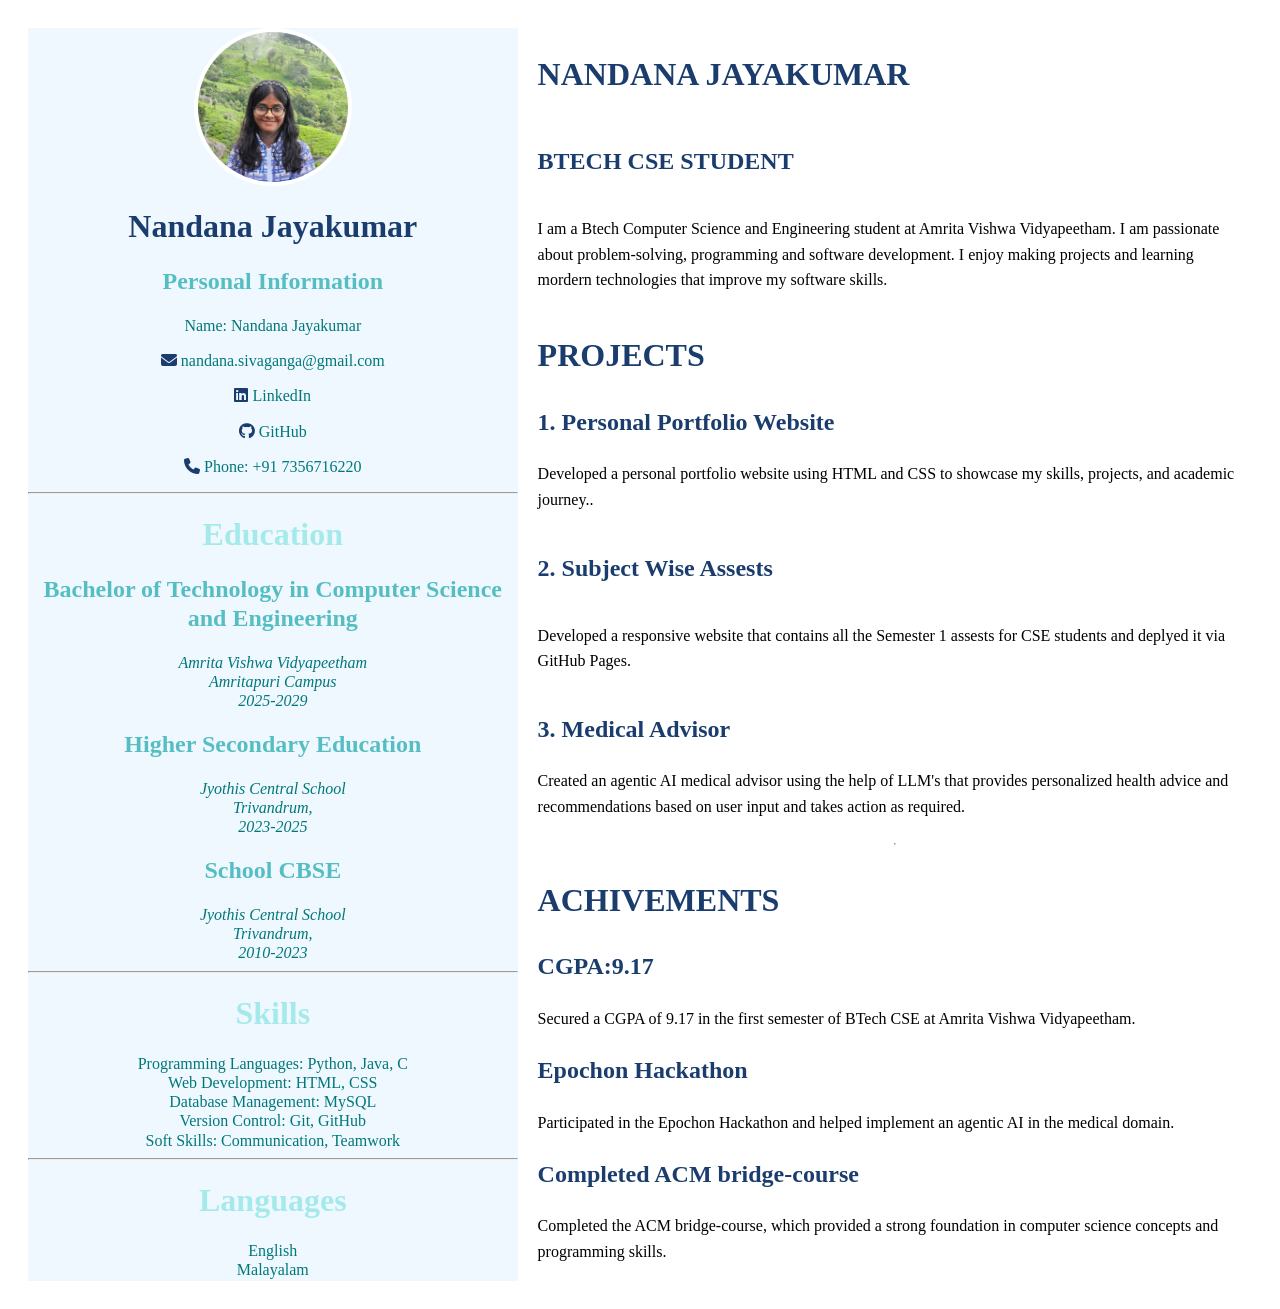
==== index.html @ 5d8b4e2d "Update and rename resume.html to index.html" ====
<!DOCTYPE html>
<html lang="en">
<head>
    <meta charset="UTF-8">
    <meta name="viewport" content="width=device-width, initial-scale=1.0">
    <title>Nandana Resume</title>
    <link rel="stylesheet" href="https://cdnjs.cloudflare.com/ajax/libs/font-awesome/6.5.0/css/all.min.css">
    <link rel="stylesheet" href="resume.css">
</head>
<body>
    <div class="main">
    <div class="side-panel">
        <img src="biopic.png" alt="Nandana's Photo" class="profile-pic">
        <h1 id="name">Nandana Jayakumar</h1>
        <div class="personal-info">
            <h2>Personal Information</h2>
            <p>Name: Nandana Jayakumar</p>
            <p><a href="mailto:nandana.sivaganga@gmail.com"><i class="fa-solid fa-envelope"></i> nandana.sivaganga@gmail.com</a></p>
            <p><a href="https://www.linkedin.com/in/nandana-jayakumar-baba163a3/"><i class="fa-brands fa-linkedin"></i></a> LinkedIn</p>
            <p><a href="https://github.com/Nand-J1" target="_blank"><i class="fa-brands fa-github"></i></a> GitHub</p>
            <p><i class="fa-solid fa-phone"></i> Phone: <a href="tel:+917356716220">+91 7356716220</a></p>
        </div>
        <hr>
        <div id="education">
            <h1>Education  </h1>
            <h2>Bachelor of Technology in Computer Science and Engineering</h2>
            <address>
                Amrita Vishwa Vidyapeetham<br>
                Amritapuri Campus<br>
                2025-2029
            </address>
            <h2>Higher Secondary Education</h2>
            <address>
                Jyothis Central School<br>
                Trivandrum,<br>
                2023-2025
            </address>
            <h2>School CBSE</h2>
            <address>  
                Jyothis Central School<br>
                Trivandrum,<br>
                2010-2023
            </address>
        </div>
        <hr>
        <div id="skills">
            <h1>Skills</h1>
            <ul id="skills-list">
                <li>Programming Languages: Python, Java, C</li>
                <li>Web Development: HTML, CSS</li>
                <li>Database Management: MySQL</li>
                <li>Version Control: Git, GitHub</li>
                <li>Soft Skills: Communication, Teamwork</li>
            </ul>
        </div>
        <hr>
        <div id="languages">
            <h1>Languages</h1>
            <ul>
                <li>English</li>
                <li>Malayalam</li>
            </ul>
        </div>
    </div>
    <div id="main-content">

        <h1 id="main-heading">NANDANA JAYAKUMAR</h1>
        <h2 id="subheading">BTECH CSE STUDENT</h2>
        <p>I am a Btech Computer Science and Engineering student at Amrita Vishwa Vidyapeetham.
            I am passionate about problem-solving, programming and software development. 
            I enjoy making projects and learning mordern technologies that improve my software skills.
        </p>
        
        <div id="projects">
            <h1>PROJECTS</h1>
            <h2> <a href="https://Nand-J1.github.io/Portfolio">1. Personal Portfolio Website</a></h2>
            <p> Developed a personal portfolio website using HTML and CSS to showcase my skills, projects, and academic journey..</p>
        </div>
            <h2><a href="https://tulasilasya.github.io/AVP-Project/">2. Subject Wise Assests</a></h2>
            <p>Developed a responsive website that contains all the Semester 1 assests for CSE students and deplyed it via GitHub Pages. </p>
        <div id="Project3">
            <h2><a href="https://github.com/epochon/Quantum-Nexus">3. Medical Advisor</a></h2>
            <p>Created an agentic AI medical advisor using the help of LLM's that provides personalized health advice and recommendations based on user input and takes action as required.</p>
        </div>
        <hr>
        <div class="Achivements">
            <h1>ACHIVEMENTS</h1>
            <H2>CGPA:9.17</H2>
            <p>Secured a CGPA of 9.17 in the first semester of BTech CSE at Amrita Vishwa Vidyapeetham.</p>
            <h2>Epochon Hackathon</h2>
            <p>Participated in the Epochon Hackathon and helped implement an agentic AI in the medical domain.</p>
            <h2>Completed ACM bridge-course</h2>
            <p>Completed the ACM bridge-course, which provided a strong foundation in computer science concepts and programming skills.</p>
        </div>
    </div>
    </div>
</body>
</html>
---- resume.css ----
body{
    line-height:1.2;
    font-family:'Times New Roman', Times, serif;

}
.side-panel{
    background-color:aliceblue;
    width:800px;
}
.profile-pic{
    display:flex;
    justify-content: center;
    align-items: center;
    width: 150px;
    height: 150px;
    border-radius: 50%;
    margin:auto;
    border:white 4px solid;
}
.side-panel h1{
    text-align: center;
    color:#a5eaeb;
}

:is(.side-panel,.personal-info) :is(p,address,li,a){
    color:#00787a;
    text-align: center;
}
ul{
    list-style-type: none;
    margin:0;
    padding:0;
    text-align: center;
}
.side-panel h2{
    color:#1ca9acba;
    text-align: center;
}
.main{
    padding: 20px;
    margin:0;
}
#main-content{
    display:flex;
    flex-direction:column;
    line-height:1.6;
}
@media (min-width:768px){
    .main{
        display:flex;
    }
    .side-panel{
        flex:0 0 40%;   
    }
    #main-content{
        flex:1;
        padding-left:20px;

    }
}
h1,h2,a{
    color:#1A3D6E;
    text-decoration: none;

}
i{
    color:#1A3D6E;
}
#name{
    color:#1A3D6E;
    text-align: center;
}
@media (max-width:767px){
    .side-panel{
        width:100%;
    #main-content{
        width:100%;
        padding:0;
    }
}}
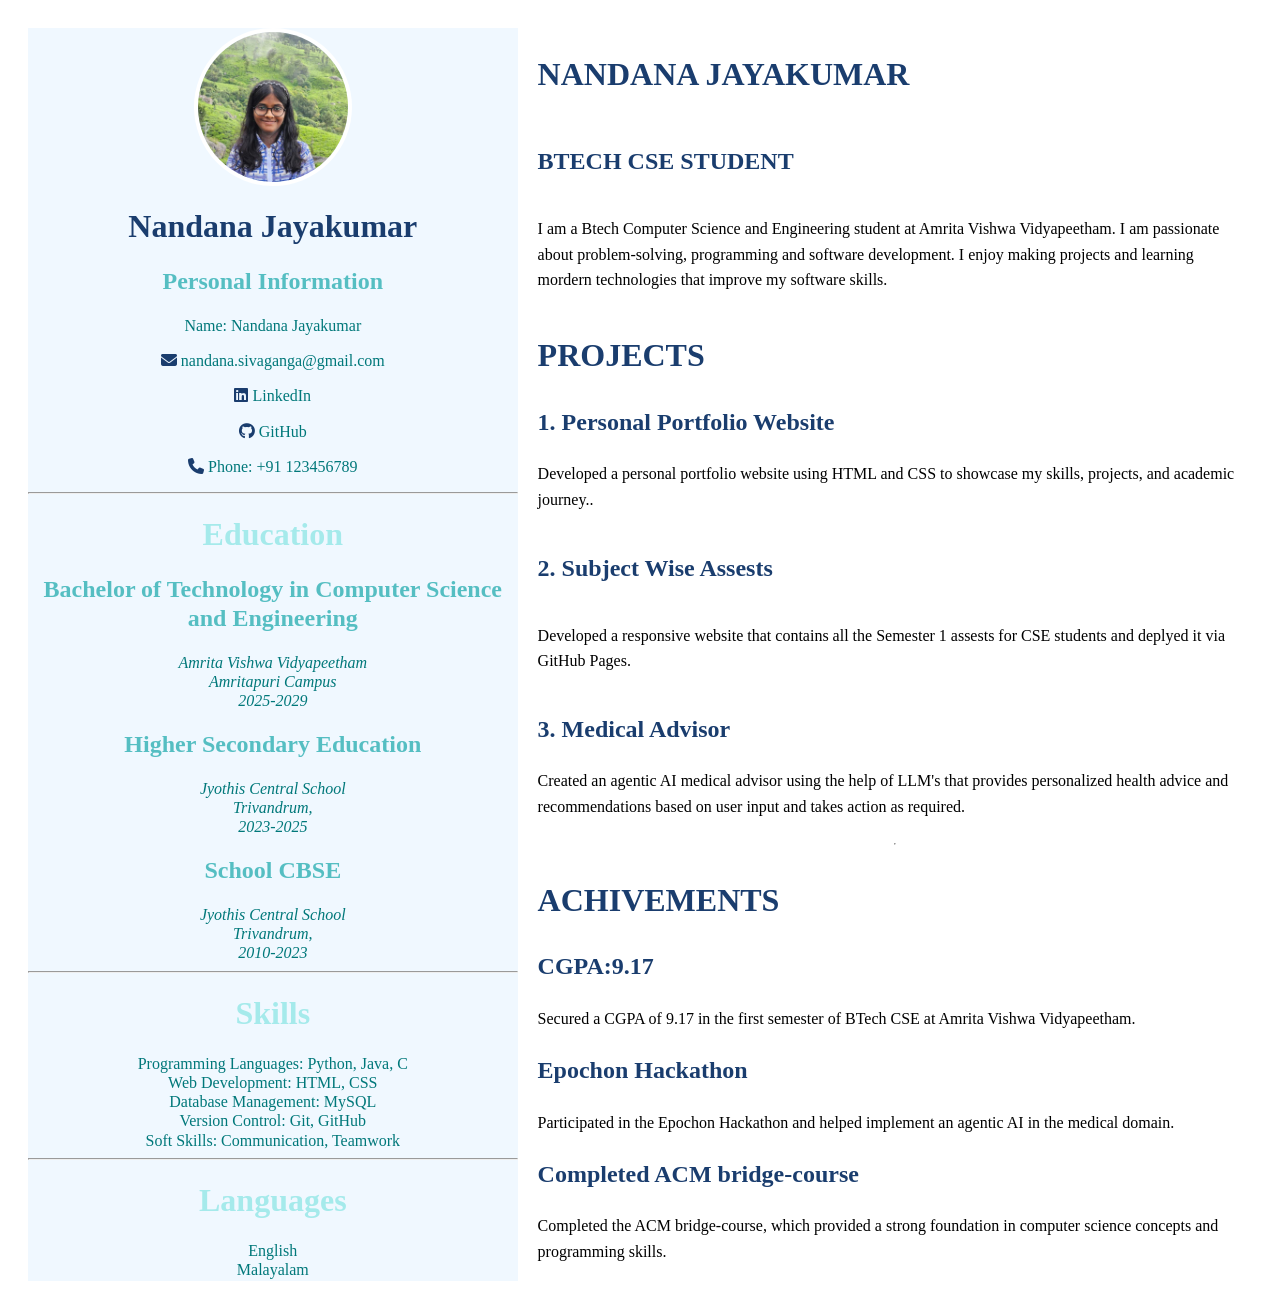
==== commit a9541267: "Update index.html" ====
--- a/index.html
+++ b/index.html
@@ -16,9 +16,9 @@
             <h2>Personal Information</h2>
             <p>Name: Nandana Jayakumar</p>
             <p><a href="mailto:nandana.sivaganga@gmail.com"><i class="fa-solid fa-envelope"></i> nandana.sivaganga@gmail.com</a></p>
-            <p><a href="https://www.linkedin.com/in/nandana-jayakumar-baba163a3/"><i class="fa-brands fa-linkedin"></i></a> LinkedIn</p>
-            <p><a href="https://github.com/Nand-J1" target="_blank"><i class="fa-brands fa-github"></i></a> GitHub</p>
-            <p><i class="fa-solid fa-phone"></i> Phone: <a href="tel:+917356716220">+91 7356716220</a></p>
+            <p><a href="https://www.linkedin.com/in/nandana-jayakumar-baba163a3/"><i class="fa-brands fa-linkedin"></i> LinkedIn</a></p>
+            <p><a href="https://github.com/Nand-J1" target="_blank"><i class="fa-brands fa-github"></i> GitHub</a></p>
+            <p><i class="fa-solid fa-phone"></i> Phone: <a href="tel:+917356716220">+91 123456789</a></p>
         </div>
         <hr>
         <div id="education">
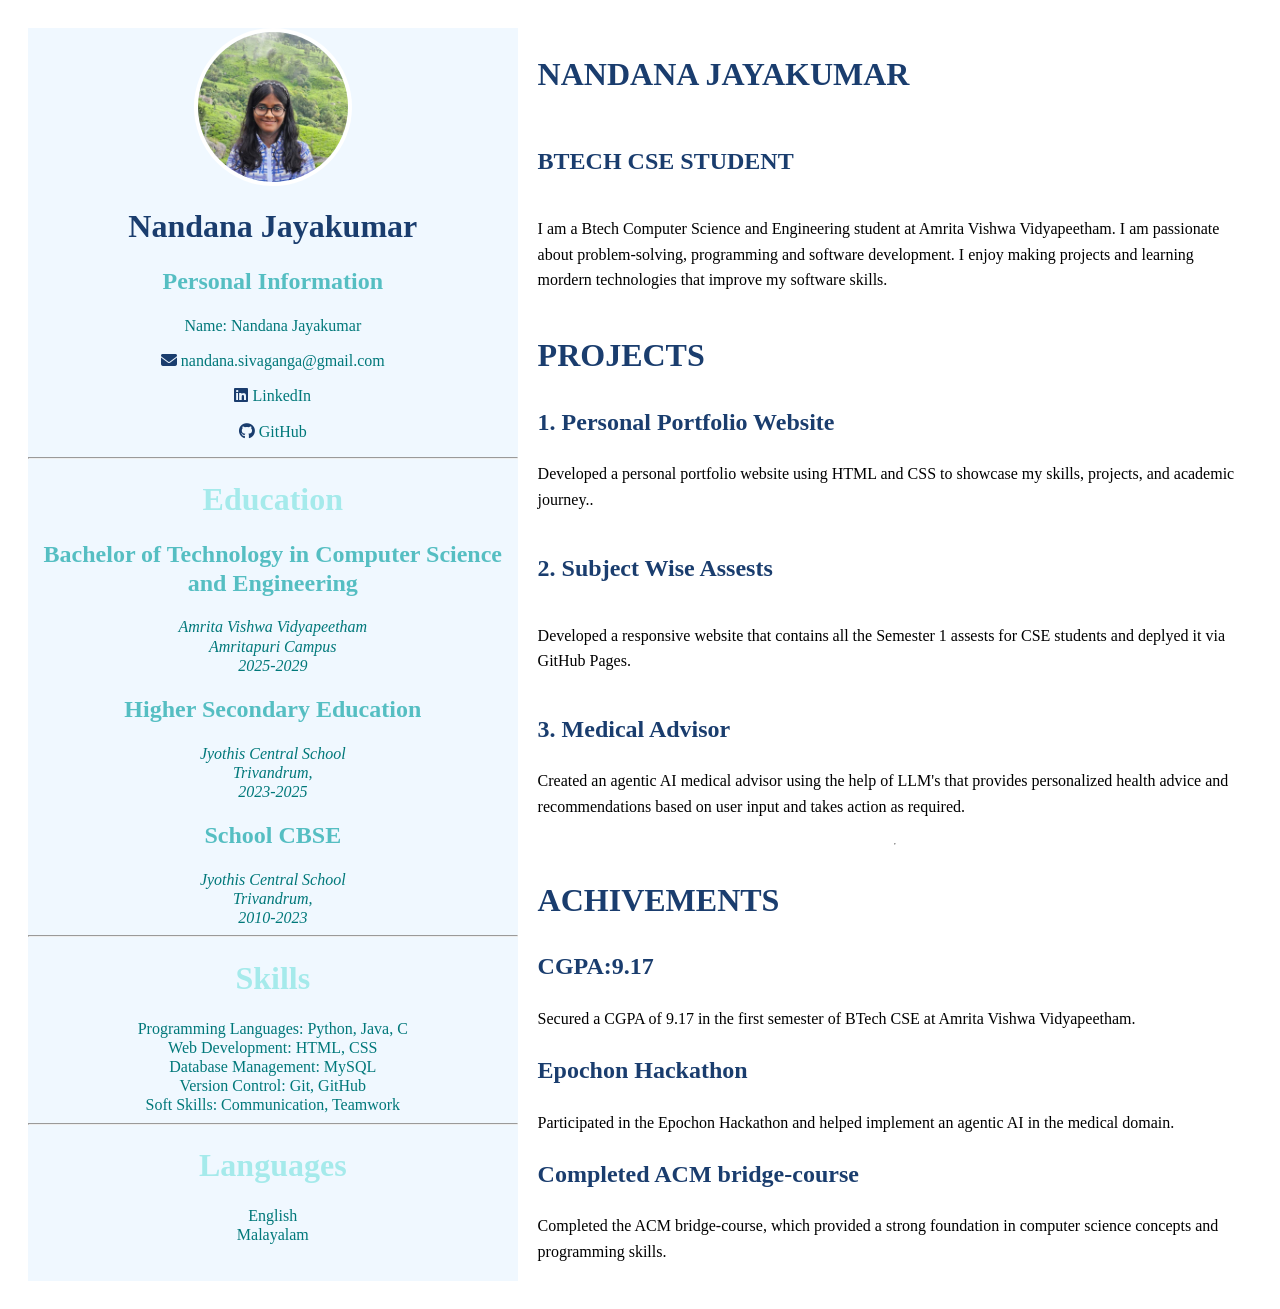
==== commit 3539a623: "Update index.html" ====
--- a/index.html
+++ b/index.html
@@ -18,7 +18,6 @@
             <p><a href="mailto:nandana.sivaganga@gmail.com"><i class="fa-solid fa-envelope"></i> nandana.sivaganga@gmail.com</a></p>
             <p><a href="https://www.linkedin.com/in/nandana-jayakumar-baba163a3/"><i class="fa-brands fa-linkedin"></i> LinkedIn</a></p>
             <p><a href="https://github.com/Nand-J1" target="_blank"><i class="fa-brands fa-github"></i> GitHub</a></p>
-            <p><i class="fa-solid fa-phone"></i> Phone: <a href="tel:+917356716220">+91 123456789</a></p>
         </div>
         <hr>
         <div id="education">
